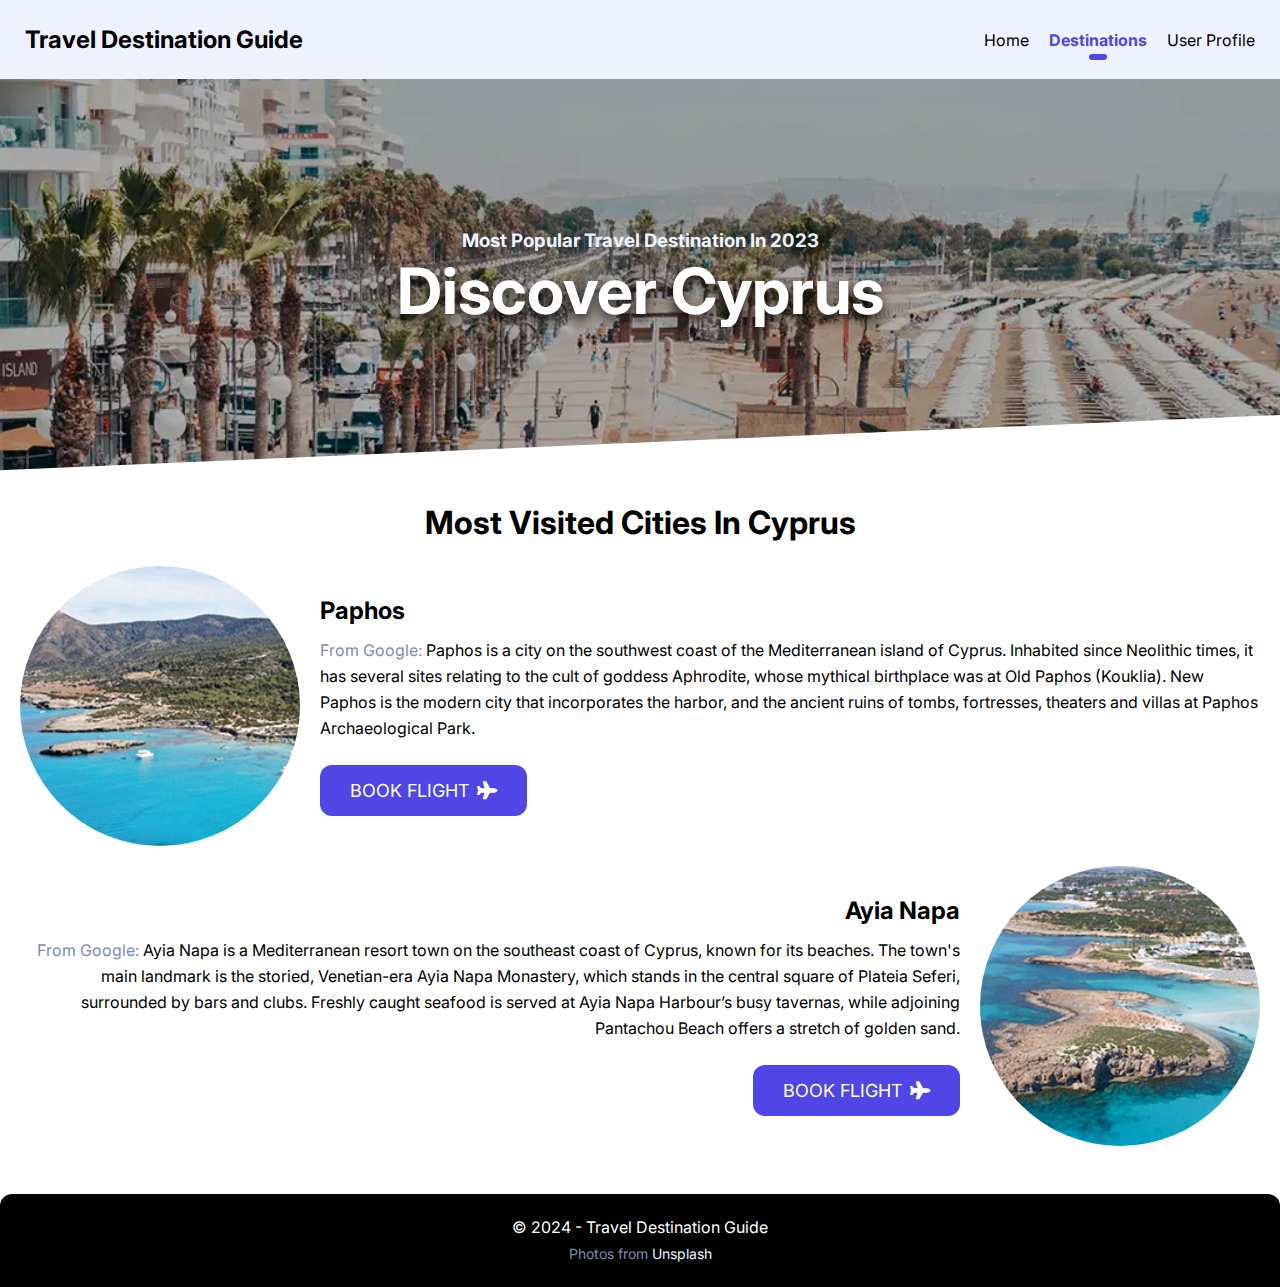
==== pages/cyprus.html @ 41bc966d "Added Destination Page" ====
<!DOCTYPE html>
<html lang="en">
  <head>
    <meta charset="UTF-8" />
    <meta name="viewport" content="width=device-width, initial-scale=1.0" />
    <title>Cyprus | Travel Destination Guide</title>
    <!-- Font -->
    <link rel="preconnect" href="https://fonts.googleapis.com" />
    <link rel="preconnect" href="https://fonts.gstatic.com" crossorigin />
    <link
      href="https://fonts.googleapis.com/css2?family=Inter:wght@400;700&display=swap"
      rel="stylesheet"
    />
    <!-- Icons -->
    <link
      rel="stylesheet"
      href="https://cdnjs.cloudflare.com/ajax/libs/font-awesome/6.5.1/css/all.min.css"
    />
    <!-- Common Styles -->
    <link rel="stylesheet" href="../styles/common/base.css" />
    <link rel="stylesheet" href="../styles/common/colors.css" />
    <link rel="stylesheet" href="../styles/common/utilities.css" />
    <!-- Page Styles -->
    <link rel="stylesheet" href="../styles/pages/cyprus.css" />
  </head>
  <body>
    <header class="site-header container">
      <h2>Travel Destination Guide</h2>
      <nav class="site-nav">
        <ul>
          <li>
            <a href="../index.html">Home</a>
          </li>
          <li><a href="./index.html" class="active">Destinations</a></li>
          <li><a href="./index.html">User Profile</a></li>
        </ul>
      </nav>
    </header>

    <section class="container">
      <!-- Hero -->
      <div class="hero margin-bottom">
        <div class="text-center">
          <h3 class="text-light">Most Popular Travel Destination In 2023</h3>
          <h1>Discover Cyprus</h1>
        </div>

        <!-- Divider -->
        <svg
          data-name="Layer 1"
          xmlns="http://www.w3.org/2000/svg"
          viewBox="0 0 1200 120"
          preserveAspectRatio="none"
          class="divider"
        >
          <path
            d="M1200 120L0 16.48 0 0 1200 0 1200 120z"
            class="shape-fill"
          ></path>
        </svg>
      </div>

      <h1 class="text-center margin-bottom">Most Visited Cities In Cyprus</h1>
      <div class="cities">
        <div class="city">
          <img src="../images/cities/paphos.jpg" alt="Paphos" />
          <div>
            <h2 class="margin-bottom-sm">Paphos</h2>
            <p class="margin-bottom-sm">
              <span class="text-muted">From Google:</span>
              Paphos is a city on the southwest coast of the Mediterranean
              island of Cyprus. Inhabited since Neolithic times, it has several
              sites relating to the cult of goddess Aphrodite, whose mythical
              birthplace was at Old Paphos (Kouklia). New Paphos is the modern
              city that incorporates the harbor, and the ancient ruins of tombs,
              fortresses, theaters and villas at Paphos Archaeological Park.
            </p>
            <button class="card-button">
              Book Flight<i class="fa-solid fa-plane"></i>
            </button>
          </div>
        </div>
        <div class="city city-inverse">
          <img src="../images/cities/ayia-napa.jpg" alt="Paphos" />
          <div>
            <h2 class="margin-bottom-sm">Ayia Napa</h2>
            <p class="margin-bottom-sm">
              <span class="text-muted">From Google:</span>
              Ayia Napa is a Mediterranean resort town on the southeast coast of
              Cyprus, known for its beaches. The town's main landmark is the
              storied, Venetian-era Ayia Napa Monastery, which stands in the
              central square of Plateia Seferi, surrounded by bars and clubs.
              Freshly caught seafood is served at Ayia Napa Harbour’s busy
              tavernas, while adjoining Pantachou Beach offers a stretch of
              golden sand.
            </p>
            <button class="card-button">
              Book Flight<i class="fa-solid fa-plane"></i>
            </button>
          </div>
        </div>
      </div>
    </section>

    <footer class="site-footer container">
      <p>
        &copy; 2024 - Travel Destination Guide
        <br />
        <span class="text-muted text-small"
          >Photos from
          <a
            href="https://unsplash.com/"
            target="_blank"
            rel="noopener noreferrer"
            class="text-light"
            >Unsplash</a
          ></span
        >
      </p>
    </footer>
  </body>
</html>
---- styles/common/base.css ----
/* Variables */
:root {
  --primary-color: #4f46e5;
  --secondary-color: #059669;
  --light-color: #eef2ff;
  --light-alt-color: #d0d9f3;
  --muted-color: #7e8bb3;
  --shadow-color: rgba(0, 0, 0, 0.25);
  --shadow-heavy-color: rgba(0, 0, 0, 0.75);

  --radius-sm: 12px;

  --margin-sm: 12px;
  --margin: 24px;
  --margin-lg: 48px;
}
/* CSS Reset */
* {
  margin: 0;
  padding: 0;
  box-sizing: border-box;
}
::selection {
  background-color: var(--primary-color);
  color: #ffffff;
}
html {
  scroll-behavior: smooth;
}
body {
  font-family: "Inter", system-ui, -apple-system, BlinkMacSystemFont, "Segoe UI",
    Roboto, Oxygen, Ubuntu, Cantarell, "Open Sans", "Helvetica Neue", sans-serif;
}
h1,
h2,
h3,
h4 {
  font-weight: bold;
}
h1 {
  font-size: 32px;
}
a {
  color: var(--primary-color);
  text-decoration: none;
}
a:hover {
  text-decoration: underline;
}
p {
  line-height: 26px;
}
.site-header {
  background-color: var(--light-color);
  display: flex;
  align-items: center;
  justify-content: space-between;
  padding: 25px;
}
.site-nav ul {
  list-style-type: none;
  display: flex;
  gap: 20px;
}
.site-nav ul li a {
  color: #000000;
}
.site-nav ul li a.active,
.site-nav ul li a:hover {
  color: var(--primary-color);
  font-weight: bold;
  text-decoration: none;
  position: relative;
}
.site-nav ul li a.active::after,
.site-nav ul li a:hover::after {
  content: "";
  display: block;
  width: 18px;
  height: 6px;
  background-color: var(--primary-color);
  border-radius: 6px;
  position: absolute;
  left: 50%;
  translate: -50% 4px;
}
.site-footer {
  margin-top: var(--margin-lg) !important;
  background-color: #000000;
  color: #ffffff;
  border-radius: var(--radius-sm) var(--radius-sm) 0 0;
  padding: 20px;
  text-align: center;
}
---- styles/common/colors.css ----
.bg-primary {
  background-color: var(--primary-color);
}
.text-primary {
  color: var(--primary-color);
}
.text-light {
  color: var(--light-color);
}
.text-muted {
  color: var(--muted-color);
}
.bg-secondary {
  background-color: var(--secondary-color);
}
.text-secondary {
  color: var(--secondary-color);
}
---- styles/common/utilities.css ----
.container {
  margin: 0 auto;
}
.text-center {
  text-align: center;
}
.text-small {
  font-size: 14px;
}
@media (max-width: 768px) {
  .container {
    max-width: 768px;
  }
}
@media (min-width: 768px) {
  .container {
    max-width: 1280px;
  }
}
.font-bold {
  font-weight: bold;
}
.margin-bottom {
  margin-bottom: var(--margin);
}
.margin-bottom-sm {
  margin-bottom: var(--margin-sm);
}
.margin-bottom-lg {
  margin-bottom: var(--margin-lg);
}
.shadow {
  box-shadow: 0 0 25px 0 var(--shadow-color);
}
---- styles/pages/cyprus.css ----
.hero {
  width: 100%;
  height: 400px;
  background-color: var(--primary-color);
  background-image: url("../../images/cyprus.webp?v=3");
  background-repeat: no-repeat;
  background-size: cover;
  background-position: center;
  display: grid;
  place-content: center;
  position: relative;
  overflow-x: clip;
}
.hero h1 {
  color: #ffffff;
  font-size: 64px;
  text-shadow: 0 6px 12px var(--shadow-heavy-color);
  text-align: center;
}
.hero .divider {
  fill: #ffffff;
  rotate: 180deg;
  position: absolute;
  bottom: 0;
  left: 0;
  width: 100%;
  height: 64px;
  scale: -1 1;
}
.cities {
  display: flex;
  flex-direction: column;
  gap: 20px;
  margin: 0 20px;
}
.cities .city {
  display: flex;
  gap: 20px;
  align-items: center;
  justify-content: center;
}
.cities .city.city-inverse {
  flex-direction: row-reverse;
  text-align: end;
}
.cities img {
  width: 280px;
  height: 280px;
  border-radius: 100%;
  object-fit: cover;
  flex-grow: 1;
}
.card-button {
  border: none;
  background-color: var(--primary-color);
  margin-top: var(--margin-sm);
  padding: 15px 30px;
  color: #ffffff;
  border-radius: var(--radius-sm);
  cursor: pointer;
  font-size: 18px;
  text-transform: uppercase;
  font-family: inherit;
}
.card-button:hover {
  background-color: var(--secondary-color);
}
.card-button i {
  margin-left: 8px;
}
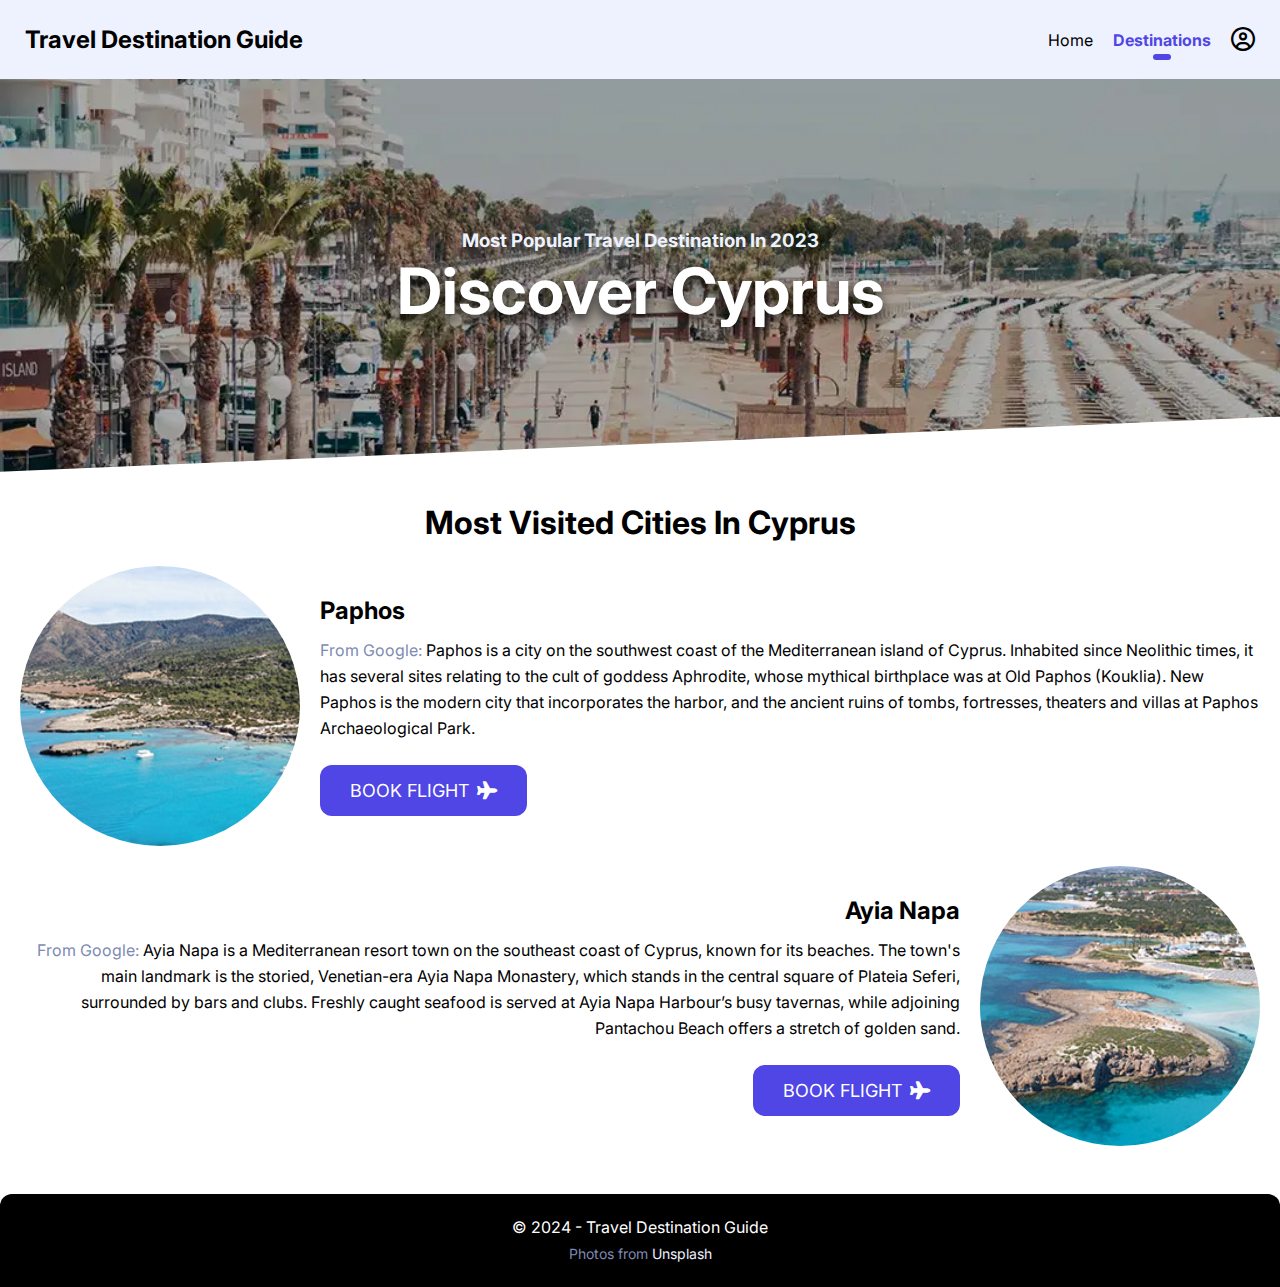
==== commit 92152611: "Added profile icon to nav" ====
--- a/pages/cyprus.html
+++ b/pages/cyprus.html
@@ -26,13 +26,19 @@
   <body>
     <header class="site-header container">
       <h2>Travel Destination Guide</h2>
+      <i class="fa-solid fa-bars menu-button-mobile"></i>
       <nav class="site-nav">
         <ul>
           <li>
             <a href="../index.html">Home</a>
           </li>
-          <li><a href="./index.html" class="active">Destinations</a></li>
-          <li><a href="./index.html">User Profile</a></li>
+          <li><a href="./cyprus.html" class="active">Destinations</a></li>
+          <li>
+            <a href="./profile.html" class="profile-link"
+              ><i class="fa-regular fa-circle-user"></i
+              ><span>Example Name</span></a
+            >
+          </li>
         </ul>
       </nav>
     </header>
--- a/styles/common/base.css
+++ b/styles/common/base.css
@@ -8,6 +8,7 @@
   --shadow-color: rgba(0, 0, 0, 0.25);
   --shadow-heavy-color: rgba(0, 0, 0, 0.75);
 
+  --radius-xs: 6px;
   --radius-sm: 12px;
 
   --margin-sm: 12px;
@@ -26,6 +27,7 @@
 }
 html {
   scroll-behavior: smooth;
+  overflow-x: clip;
 }
 body {
   font-family: "Inter", system-ui, -apple-system, BlinkMacSystemFont, "Segoe UI",
@@ -61,19 +63,56 @@
   list-style-type: none;
   display: flex;
   gap: 20px;
+  align-items: center;
 }
 .site-nav ul li a {
   color: #000000;
+  position: relative;
 }
 .site-nav ul li a.active,
 .site-nav ul li a:hover {
   color: var(--primary-color);
   font-weight: bold;
   text-decoration: none;
-  position: relative;
 }
-.site-nav ul li a.active::after,
-.site-nav ul li a:hover::after {
+.site-nav ul li a.profile-link {
+  font-size: 24px;
+}
+.site-nav ul li a.profile-link:hover span {
+  display: block;
+}
+.site-nav ul li a.profile-link span {
+  display: none;
+  position: absolute;
+  top: 40px;
+  left: 50%;
+  translate: -50% 0;
+  background-color: #000000;
+  color: #ffffff;
+  font-size: 14px;
+  z-index: 1;
+  padding: 10px 14px;
+  border-radius: var(--radius-xs);
+  font-weight: bold;
+  text-align: center;
+  box-shadow: 0 6px 12px var(--shadow-color);
+}
+/* https://css-tricks.com/snippets/css/css-triangle/ */
+.site-nav ul li a.profile-link span::after {
+  content: "";
+  display: block;
+  position: absolute;
+  bottom: 100%;
+  left: 50%;
+  translate: -50% 0;
+  width: 0;
+  height: 0;
+  border-left: 5px solid transparent;
+  border-right: 5px solid transparent;
+  border-bottom: 5px solid #000000;
+}
+.site-nav ul li a:not(.profile-link).active::after,
+.site-nav ul li a:not(.profile-link):hover::after {
   content: "";
   display: block;
   width: 18px;
@@ -84,6 +123,10 @@
   left: 50%;
   translate: -50% 4px;
 }
+.menu-button-mobile {
+  display: none;
+  font-size: 24px;
+}
 .site-footer {
   margin-top: var(--margin-lg) !important;
   background-color: #000000;
@@ -92,3 +135,12 @@
   padding: 20px;
   text-align: center;
 }
+/* Mobile optimization */
+@media (max-width: 1024px) {
+  .site-nav {
+    display: none;
+  }
+  .menu-button-mobile {
+    display: block;
+  }
+}
--- a/styles/common/utilities.css
+++ b/styles/common/utilities.css
@@ -32,3 +32,6 @@
 .shadow {
   box-shadow: 0 0 25px 0 var(--shadow-color);
 }
+.rounded-bottom {
+  border-radius: 0 0 var(--radius-sm) var(--radius-sm);
+}--- a/styles/pages/cyprus.css
+++ b/styles/pages/cyprus.css
@@ -26,6 +26,7 @@
   width: 100%;
   height: 64px;
   scale: -1 1;
+  translate: 0 1.5px;
 }
 .cities {
   display: flex;
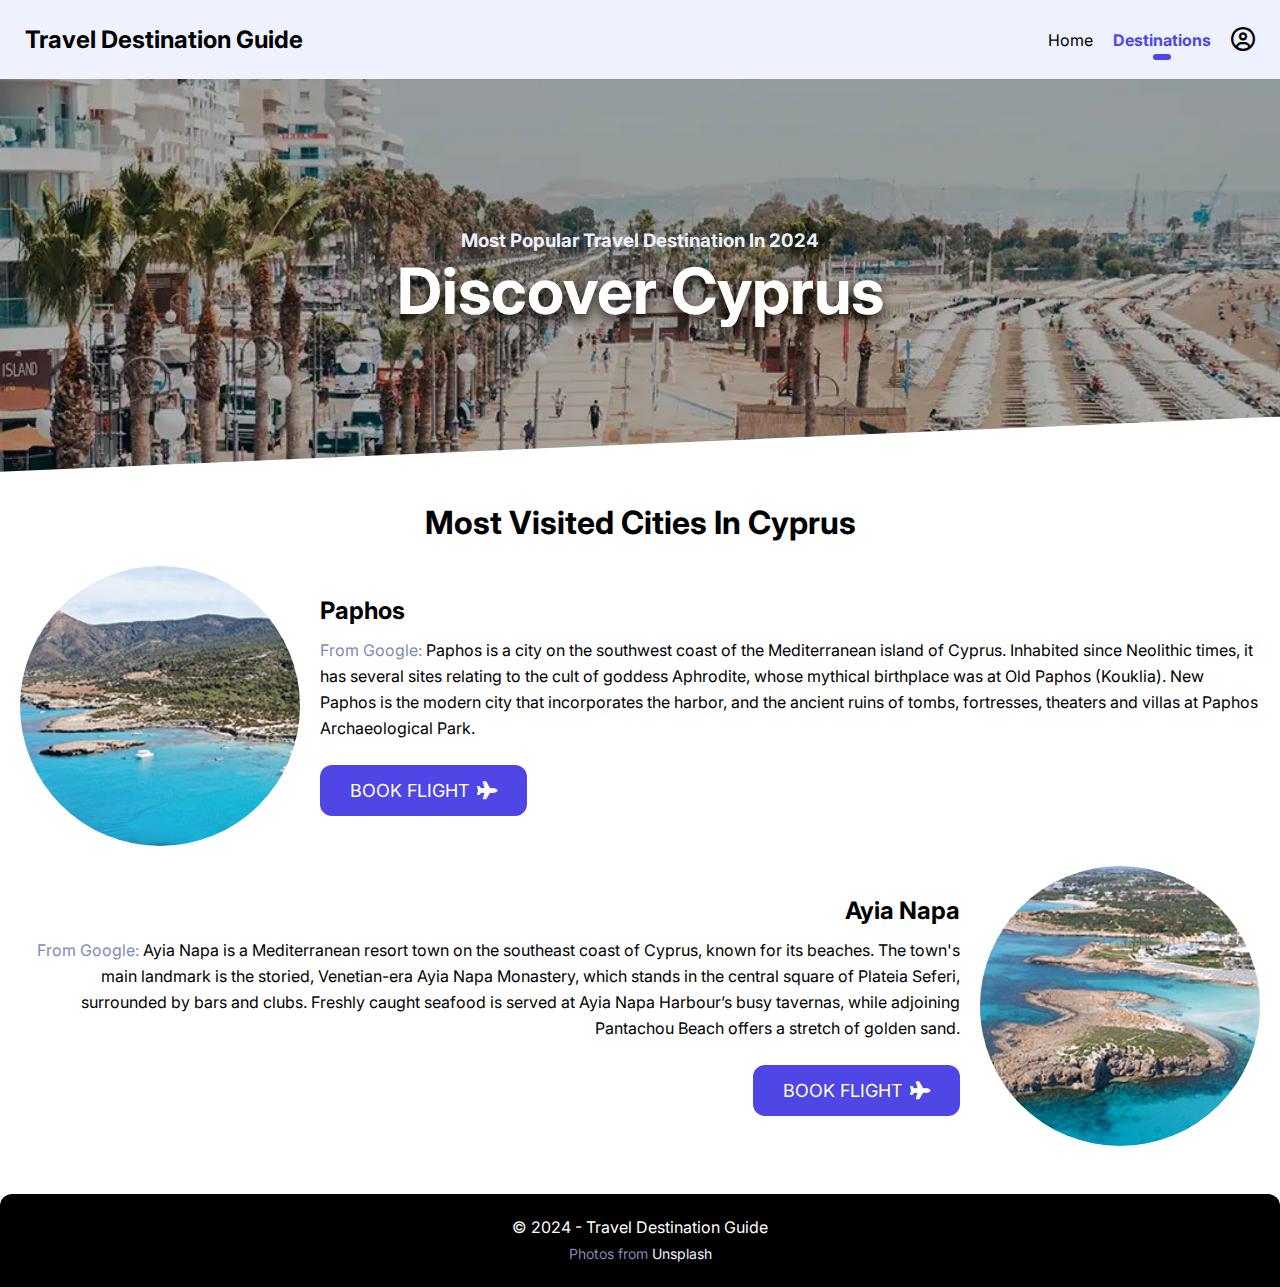
==== commit 6bccfacf: "Added more info on Hero" ====
--- a/pages/cyprus.html
+++ b/pages/cyprus.html
@@ -47,7 +47,7 @@
       <!-- Hero -->
       <div class="hero margin-bottom">
         <div class="text-center">
-          <h3 class="text-light">Most Popular Travel Destination In 2023</h3>
+          <h3 class="text-light capitalize">Most popular travel destination in 2024</h3>
           <h1>Discover Cyprus</h1>
         </div>
 
--- a/styles/common/utilities.css
+++ b/styles/common/utilities.css
@@ -34,4 +34,7 @@
 }
 .rounded-bottom {
   border-radius: 0 0 var(--radius-sm) var(--radius-sm);
+}
+.capitalize {
+  text-transform: capitalize;
 }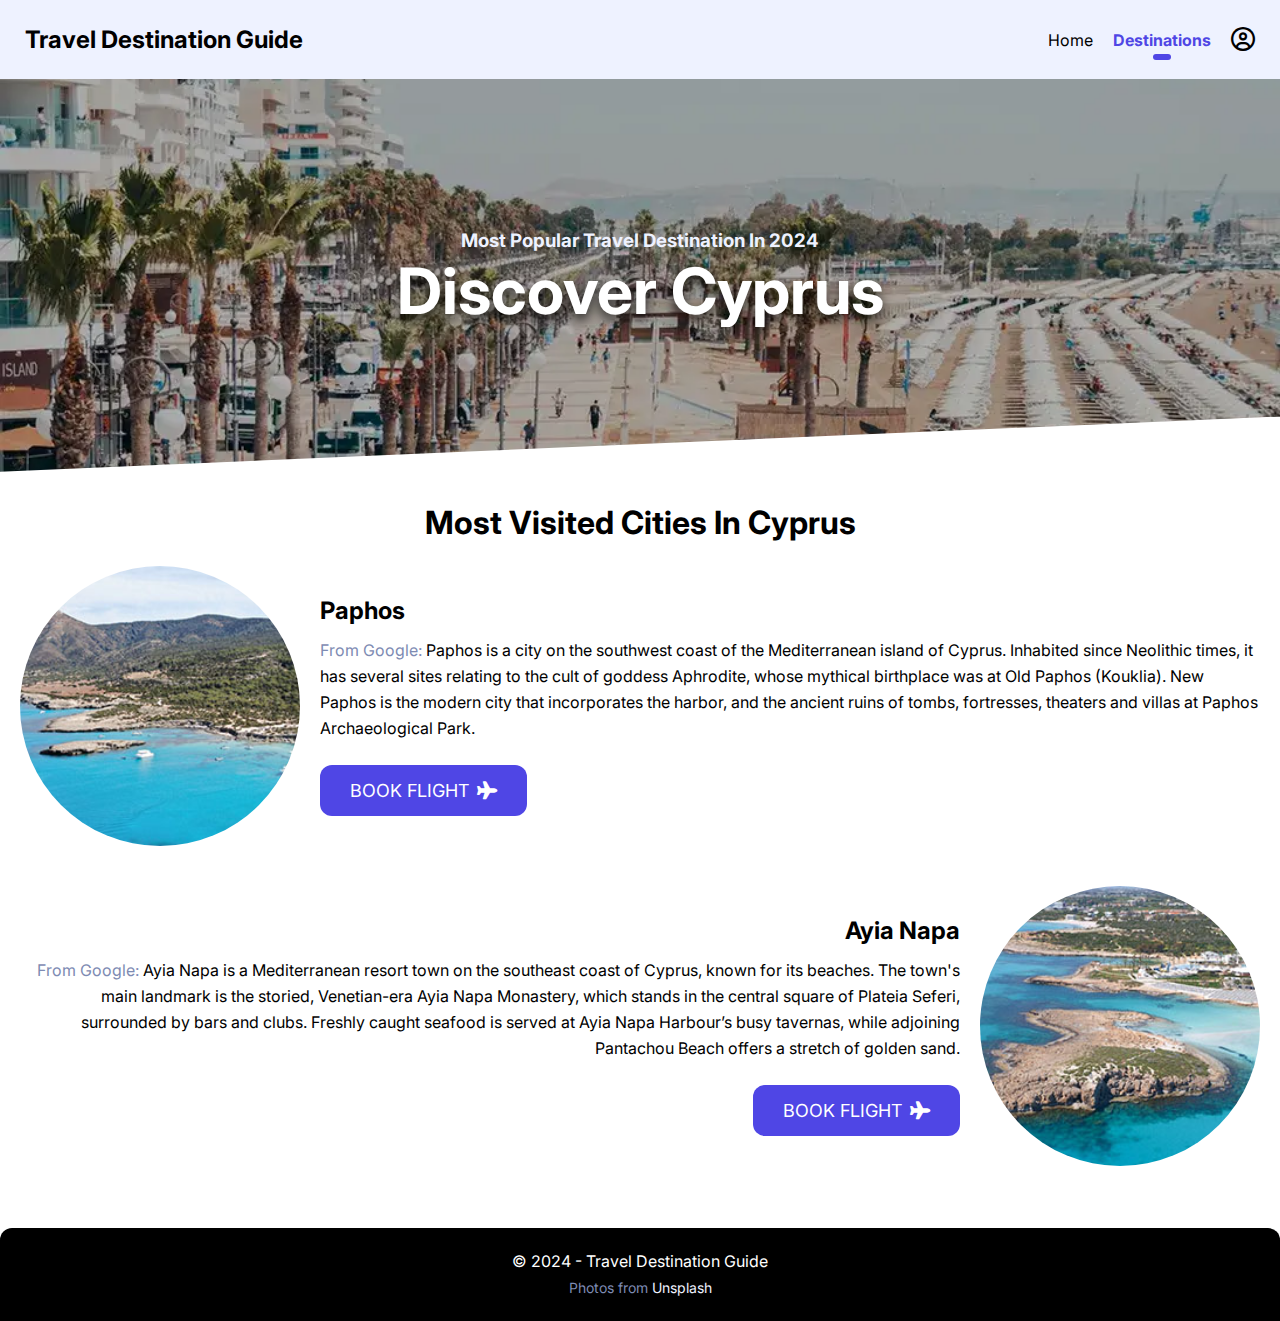
==== commit 08a9d294: "Refactored code" ====
--- a/pages/cyprus.html
+++ b/pages/cyprus.html
@@ -47,7 +47,9 @@
       <!-- Hero -->
       <div class="hero margin-bottom">
         <div class="text-center">
-          <h3 class="text-light capitalize">Most popular travel destination in 2024</h3>
+          <h3 class="text-light capitalize">
+            Most popular travel destination in 2024
+          </h3>
           <h1>Discover Cyprus</h1>
         </div>
 
@@ -81,7 +83,7 @@
               city that incorporates the harbor, and the ancient ruins of tombs,
               fortresses, theaters and villas at Paphos Archaeological Park.
             </p>
-            <button class="card-button">
+            <button class="button">
               Book Flight<i class="fa-solid fa-plane"></i>
             </button>
           </div>
@@ -100,7 +102,7 @@
               tavernas, while adjoining Pantachou Beach offers a stretch of
               golden sand.
             </p>
-            <button class="card-button">
+            <button class="button">
               Book Flight<i class="fa-solid fa-plane"></i>
             </button>
           </div>
--- a/styles/common/base.css
+++ b/styles/common/base.css
@@ -13,7 +13,7 @@
 
   --margin-sm: 12px;
   --margin: 24px;
-  --margin-lg: 48px;
+  --margin-lg: 62px;
 }
 /* CSS Reset */
 * {
@@ -65,9 +65,11 @@
   gap: 20px;
   align-items: center;
 }
+.site-nav ul li {
+  position: relative;
+}
 .site-nav ul li a {
   color: #000000;
-  position: relative;
 }
 .site-nav ul li a.active,
 .site-nav ul li a:hover {
@@ -135,6 +137,48 @@
   padding: 20px;
   text-align: center;
 }
+.form-input {
+  width: 100%;
+  border: 1px solid var(--light-alt-color);
+  padding: 20px;
+  font-family: inherit;
+  border-radius: var(--radius-sm);
+  outline: none;
+  font-size: 20px;
+  background-color: #ffffff;
+}
+.form-input:hover,
+.form-input:focus {
+  border-color: var(--primary-color);
+}
+.form-input:focus {
+  background-color: var(--light-color);
+}
+.fieldset > label,
+.fieldset p {
+  display: block;
+  margin-bottom: 6px;
+  color: var(--muted-color);
+}
+.button {
+  border: none;
+  background-color: var(--primary-color);
+  margin-top: var(--margin-sm);
+  padding: 15px 30px;
+  color: #ffffff;
+  border-radius: var(--radius-sm);
+  cursor: pointer;
+  font-size: 18px;
+  text-transform: uppercase;
+  font-family: inherit;
+}
+.button:disabled {
+  opacity: 0.5;
+  cursor: not-allowed;
+}
+.button:not(:disabled):hover {
+  background-color: var(--secondary-color);
+}
 /* Mobile optimization */
 @media (max-width: 1024px) {
   .site-nav {
--- a/styles/common/utilities.css
+++ b/styles/common/utilities.css
@@ -20,6 +20,10 @@
 .font-bold {
   font-weight: bold;
 }
+.margin-x {
+  margin-left: var(--margin-sm);
+  margin-right: var(--margin-sm);
+}
 .margin-bottom {
   margin-bottom: var(--margin);
 }
@@ -37,4 +41,4 @@
 }
 .capitalize {
   text-transform: capitalize;
-}+}
--- a/styles/pages/cyprus.css
+++ b/styles/pages/cyprus.css
@@ -31,7 +31,7 @@
 .cities {
   display: flex;
   flex-direction: column;
-  gap: 20px;
+  gap: 40px;
   margin: 0 20px;
 }
 .cities .city {
@@ -51,21 +51,14 @@
   object-fit: cover;
   flex-grow: 1;
 }
-.card-button {
-  border: none;
-  background-color: var(--primary-color);
-  margin-top: var(--margin-sm);
-  padding: 15px 30px;
-  color: #ffffff;
-  border-radius: var(--radius-sm);
-  cursor: pointer;
-  font-size: 18px;
-  text-transform: uppercase;
-  font-family: inherit;
+.button i {
+  margin-left: 8px;
 }
-.card-button:hover {
-  background-color: var(--secondary-color);
+/* Mobile optimization */
+@media (max-width: 768px) {
+  .cities .city,
+  .cities .city.city-inverse {
+    flex-direction: column;
+    text-align: center;
+  }
 }
-.card-button i {
-  margin-left: 8px;
-}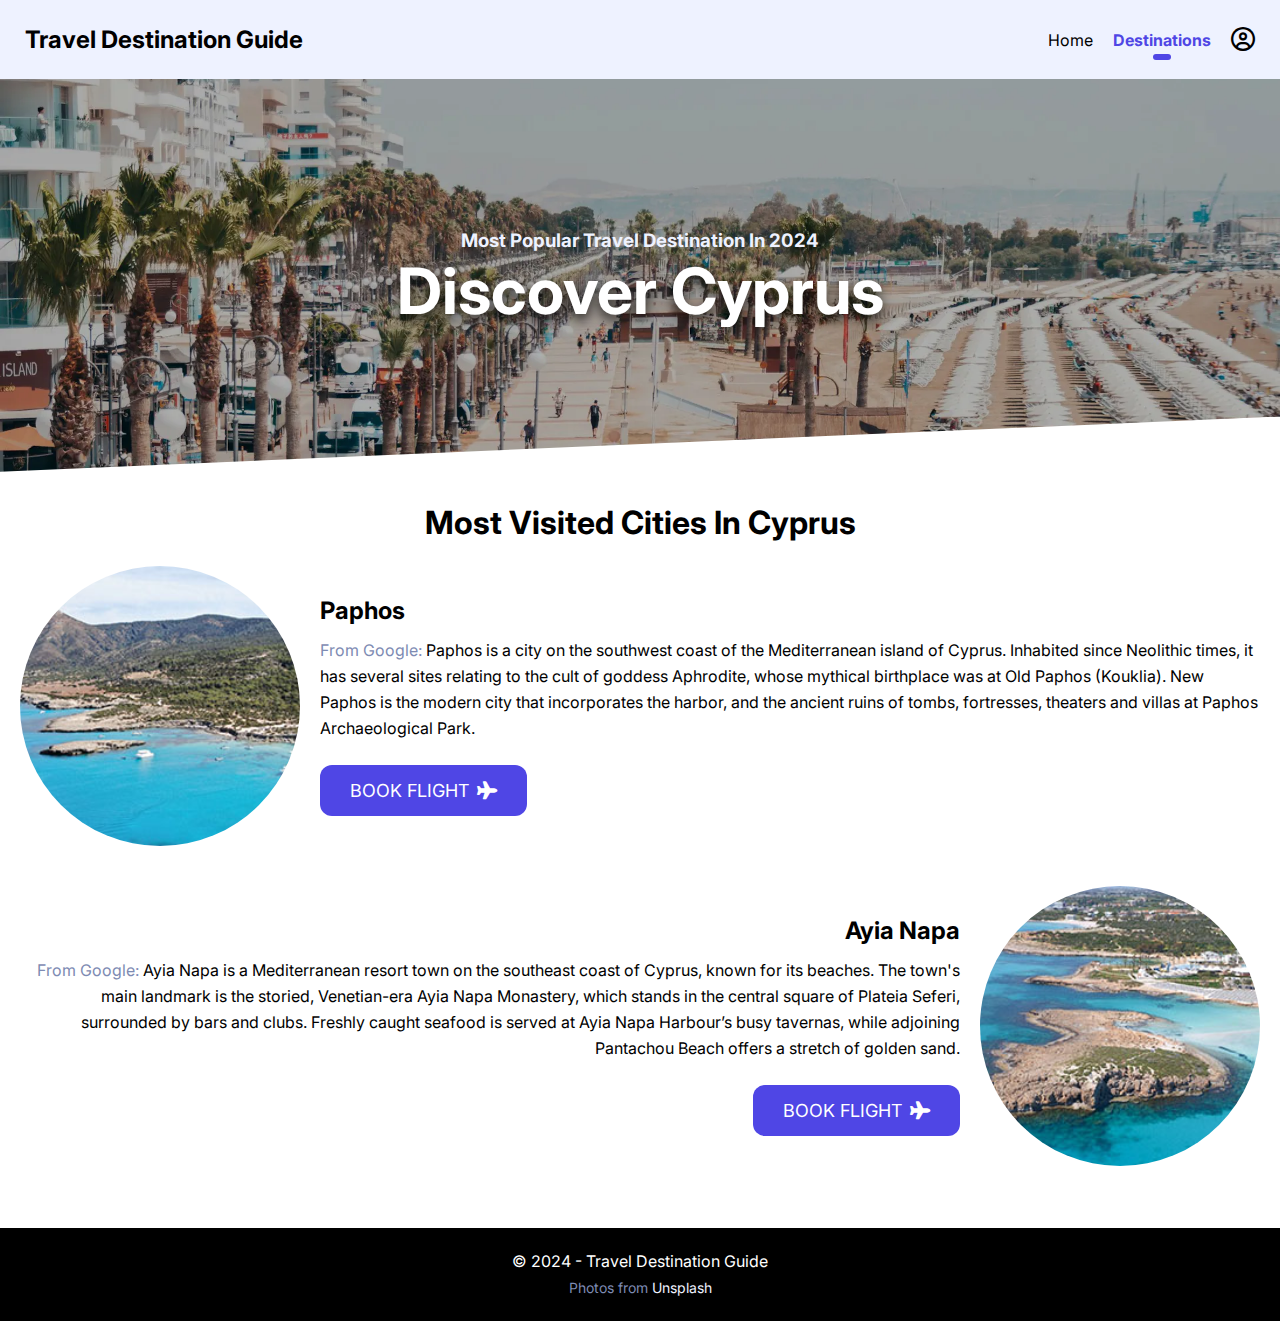
==== commit 2f844b2d: "Changed website layout" ====
--- a/pages/cyprus.html
+++ b/pages/cyprus.html
@@ -24,50 +24,52 @@
     <link rel="stylesheet" href="../styles/pages/cyprus.css" />
   </head>
   <body>
-    <header class="site-header container">
-      <h2>Travel Destination Guide</h2>
-      <i class="fa-solid fa-bars menu-button-mobile"></i>
-      <nav class="site-nav">
-        <ul>
-          <li>
-            <a href="../index.html">Home</a>
-          </li>
-          <li><a href="./cyprus.html" class="active">Destinations</a></li>
-          <li>
-            <a href="./profile.html" class="profile-link"
-              ><i class="fa-regular fa-circle-user"></i
-              ><span>Example Name</span></a
-            >
-          </li>
-        </ul>
-      </nav>
+    <header class="site-header">
+      <div class="container">
+        <h2>Travel Destination Guide</h2>
+        <i class="fa-solid fa-bars menu-button-mobile"></i>
+        <nav class="site-nav">
+          <ul>
+            <li>
+              <a href="../index.html">Home</a>
+            </li>
+            <li><a href="./cyprus.html" class="active">Destinations</a></li>
+            <li>
+              <a href="./profile.html" class="profile-link"
+                ><i class="fa-regular fa-circle-user"></i
+                ><span>Example Name</span></a
+              >
+            </li>
+          </ul>
+        </nav>
+      </div>
     </header>
 
-    <section class="container">
-      <!-- Hero -->
-      <div class="hero margin-bottom">
-        <div class="text-center">
-          <h3 class="text-light capitalize">
-            Most popular travel destination in 2024
-          </h3>
-          <h1>Discover Cyprus</h1>
-        </div>
-
-        <!-- Divider -->
-        <svg
-          data-name="Layer 1"
-          xmlns="http://www.w3.org/2000/svg"
-          viewBox="0 0 1200 120"
-          preserveAspectRatio="none"
-          class="divider"
-        >
-          <path
-            d="M1200 120L0 16.48 0 0 1200 0 1200 120z"
-            class="shape-fill"
-          ></path>
-        </svg>
+    <!-- Hero -->
+    <div class="hero margin-bottom">
+      <div class="text-center">
+        <h3 class="text-light capitalize">
+          Most popular travel destination in 2024
+        </h3>
+        <h1>Discover Cyprus</h1>
       </div>
 
+      <!-- Divider -->
+      <svg
+        data-name="Layer 1"
+        xmlns="http://www.w3.org/2000/svg"
+        viewBox="0 0 1200 120"
+        preserveAspectRatio="none"
+        class="divider"
+      >
+        <path
+          d="M1200 120L0 16.48 0 0 1200 0 1200 120z"
+          class="shape-fill"
+        ></path>
+      </svg>
+    </div>
+    
+    <section class="container">
       <h1 class="text-center margin-bottom">Most Visited Cities In Cyprus</h1>
       <div class="cities">
         <div class="city">
@@ -110,7 +112,7 @@
       </div>
     </section>
 
-    <footer class="site-footer container">
+    <footer class="site-footer">
       <p>
         &copy; 2024 - Travel Destination Guide
         <br />
--- a/styles/common/base.css
+++ b/styles/common/base.css
@@ -54,10 +54,13 @@
 }
 .site-header {
   background-color: var(--light-color);
+  padding: 25px;
+}
+.site-header .container {
+  width: 100%;
   display: flex;
   align-items: center;
   justify-content: space-between;
-  padding: 25px;
 }
 .site-nav ul {
   list-style-type: none;
@@ -133,7 +136,6 @@
   margin-top: var(--margin-lg) !important;
   background-color: #000000;
   color: #ffffff;
-  border-radius: var(--radius-sm) var(--radius-sm) 0 0;
   padding: 20px;
   text-align: center;
 }
--- a/styles/pages/cyprus.css
+++ b/styles/pages/cyprus.css
@@ -2,7 +2,7 @@
   width: 100%;
   height: 400px;
   background-color: var(--primary-color);
-  background-image: url("../../images/cyprus.webp?v=3");
+  background-image: url("../../images/cyprus.webp?v=4");
   background-repeat: no-repeat;
   background-size: cover;
   background-position: center;
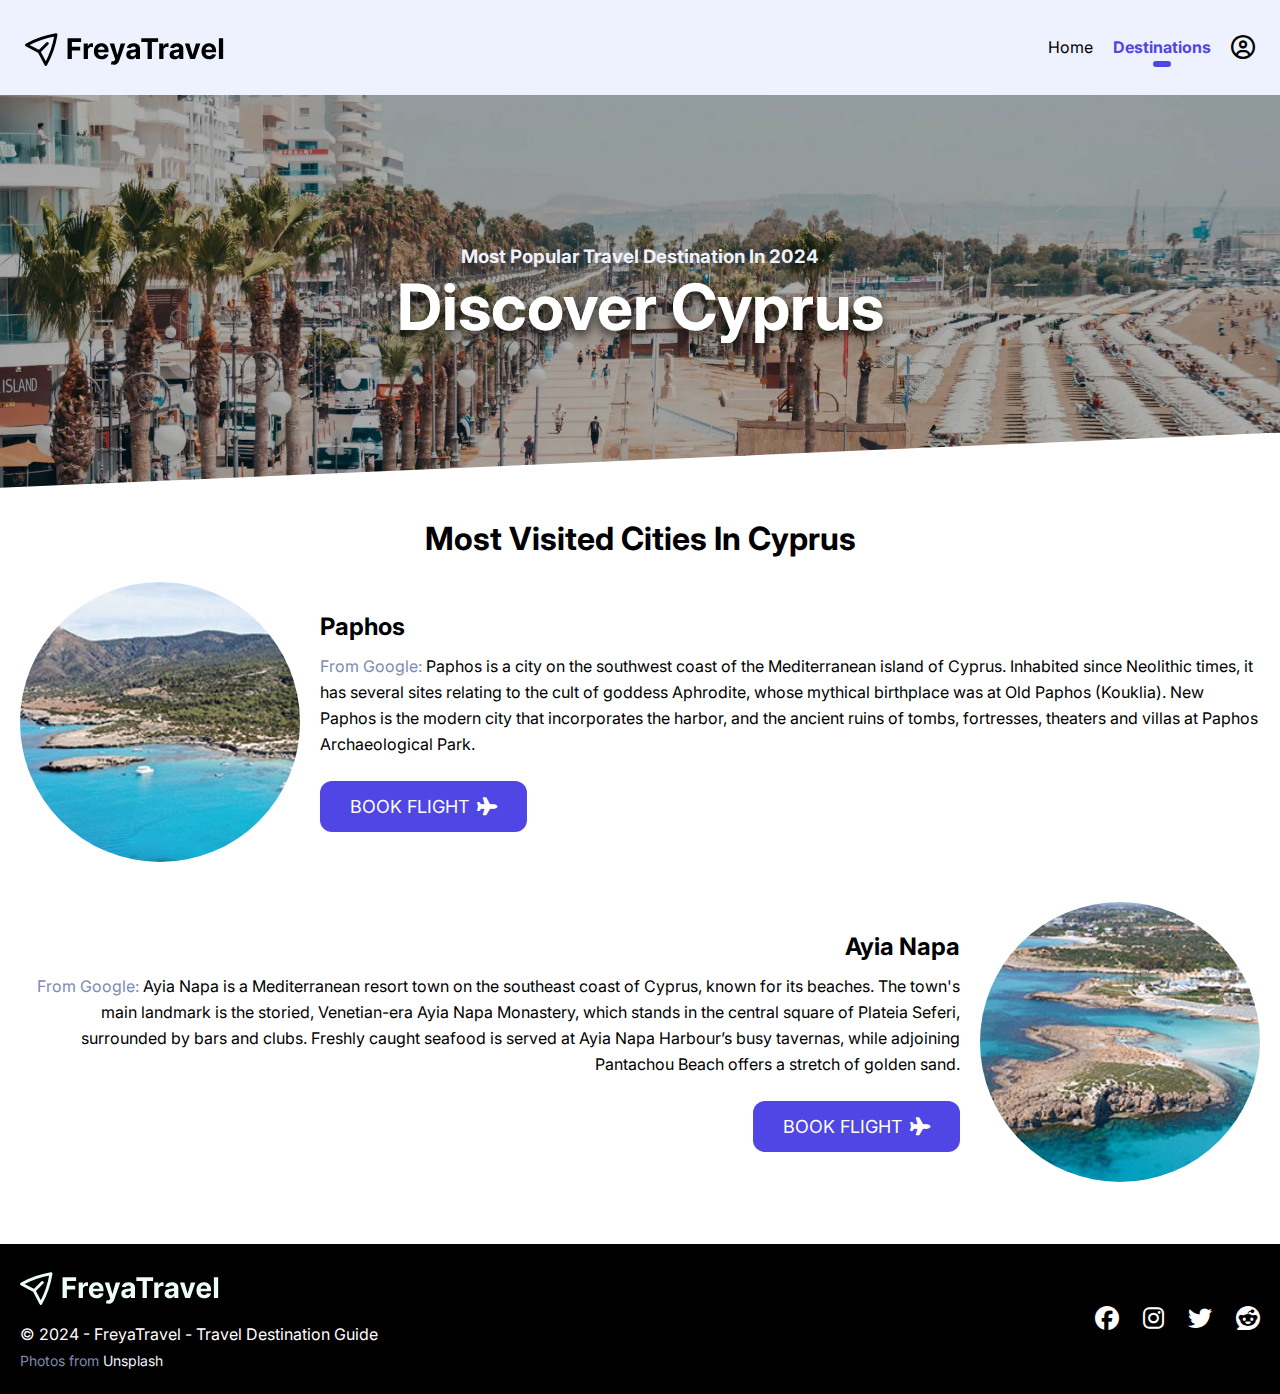
==== commit 6ea3d3b1: "Added brand logo" ====
--- a/pages/cyprus.html
+++ b/pages/cyprus.html
@@ -26,7 +26,9 @@
   <body>
     <header class="site-header">
       <div class="container">
-        <h2>Travel Destination Guide</h2>
+        <a href="../index.html"
+          ><img src="../images/logo/logo.svg" alt="FreyaTravel" class="logo"
+        /></a>
         <i class="fa-solid fa-bars menu-button-mobile"></i>
         <nav class="site-nav">
           <ul>
@@ -68,7 +70,7 @@
         ></path>
       </svg>
     </div>
-    
+
     <section class="container">
       <h1 class="text-center margin-bottom">Most Visited Cities In Cyprus</h1>
       <div class="cities">
@@ -113,20 +115,64 @@
     </section>
 
     <footer class="site-footer">
-      <p>
-        &copy; 2024 - Travel Destination Guide
-        <br />
-        <span class="text-muted text-small"
-          >Photos from
+      <div class="container footer-container">
+        <div>
+          <a href="../index.html"
+            ><img
+              src="../images/logo/logo_light.svg"
+              alt="FreyaTravel"
+              class="logo margin-bottom-sm"
+          /></a>
+          <p>
+            &copy; 2024 - FreyaTravel - Travel Destination Guide
+            <br />
+            <span class="text-muted text-small"
+              >Photos from
+              <a
+                href="https://unsplash.com/"
+                target="_blank"
+                rel="noopener noreferrer"
+                class="text-light"
+                >Unsplash</a
+              ></span
+            >
+          </p>
+        </div>
+        <div class="social-media-container">
           <a
-            href="https://unsplash.com/"
+            href="https://www.facebook.com/"
             target="_blank"
             rel="noopener noreferrer"
-            class="text-light"
-            >Unsplash</a
-          ></span
-        >
-      </p>
+            title="Facebook"
+            class="sm-icon-fb"
+            ><i class="fa-brands fa-facebook"></i
+          ></a>
+          <a
+            href="https://www.instagram.com/"
+            target="_blank"
+            rel="noopener noreferrer"
+            title="Instagram"
+            class="sm-icon-ig"
+            ><i class="fa-brands fa-instagram"></i
+          ></a>
+          <a
+            href="https://www.twitter.com/"
+            target="_blank"
+            rel="noopener noreferrer"
+            title="Twitter"
+            class="sm-icon-tw"
+            ><i class="fa-brands fa-twitter"></i
+          ></a>
+          <a
+            href="https://www.reddit.com/"
+            target="_blank"
+            rel="noopener noreferrer"
+            title="Reddit"
+            class="sm-icon-rd"
+            ><i class="fa-brands fa-reddit"></i
+          ></a>
+        </div>
+      </div>
     </footer>
   </body>
 </html>
--- a/styles/common/base.css
+++ b/styles/common/base.css
@@ -4,6 +4,7 @@
   --secondary-color: #059669;
   --light-color: #eef2ff;
   --light-alt-color: #d0d9f3;
+  --light-secondary-color: #ecfdf5;
   --muted-color: #7e8bb3;
   --shadow-color: rgba(0, 0, 0, 0.25);
   --shadow-heavy-color: rgba(0, 0, 0, 0.75);
@@ -27,11 +28,12 @@
 }
 html {
   scroll-behavior: smooth;
-  overflow-x: clip;
+  overflow-x: hidden;
 }
 body {
   font-family: "Inter", system-ui, -apple-system, BlinkMacSystemFont, "Segoe UI",
     Roboto, Oxygen, Ubuntu, Cantarell, "Open Sans", "Helvetica Neue", sans-serif;
+  overflow-x: hidden;
 }
 h1,
 h2,
@@ -55,6 +57,9 @@
 .site-header {
   background-color: var(--light-color);
   padding: 25px;
+}
+.site-header .logo {
+  width: 200px;
 }
 .site-header .container {
   width: 100%;
@@ -137,7 +142,39 @@
   background-color: #000000;
   color: #ffffff;
   padding: 20px;
-  text-align: center;
+}
+.site-footer .logo {
+  width: 200px;
+}
+.footer-container {
+  display: flex;
+  align-items: center;
+  width: 100%;
+  justify-content: space-between;
+  gap: 12px;
+}
+.social-media-container {
+  display: flex;
+  gap: 24px;
+  align-items: center;
+}
+.social-media-container a {
+  font-size: 24px;
+  color: #ffffff;
+  text-decoration: none !important;
+}
+/* https://brandcolors.net/ */
+.social-media-container a.sm-icon-fb:hover {
+  color: #1877f2;
+}
+.social-media-container a.sm-icon-ig:hover {
+  color: #e1306c;
+}
+.social-media-container a.sm-icon-tw:hover {
+  color: #1da1f2;
+}
+.social-media-container a.sm-icon-rd:hover {
+  color: #ff4500;
 }
 .form-input {
   width: 100%;
@@ -182,7 +219,7 @@
   background-color: var(--secondary-color);
 }
 /* Mobile optimization */
-@media (max-width: 1024px) {
+@media (max-width: 768px) {
   .site-nav {
     display: none;
   }
